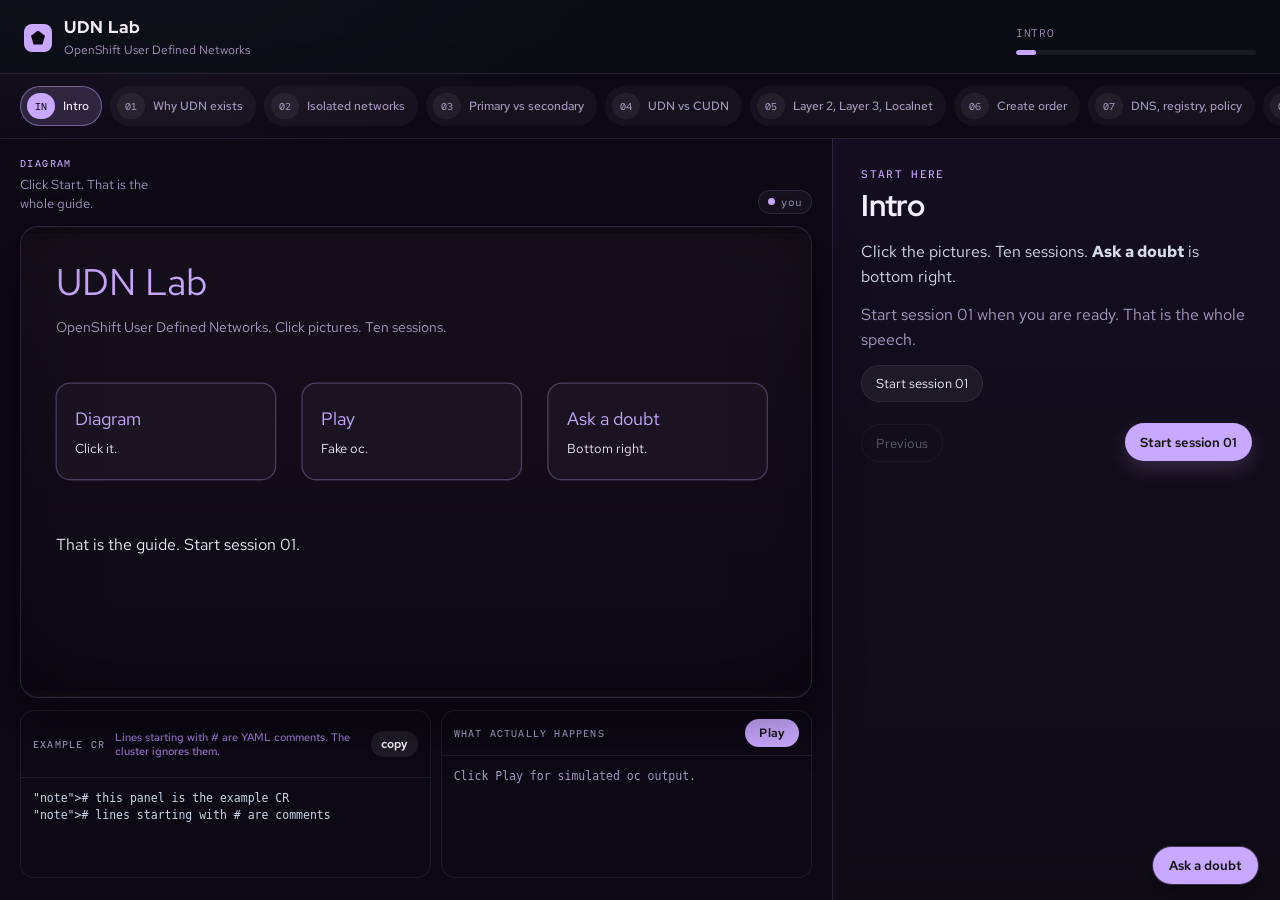
==== index.html @ cdca3963 "Add interactive OpenShift UDN classroom. Static site with ten click-through sessions so people can l" ====
<!DOCTYPE html>
<html lang="en">
<head>
  <meta charset="UTF-8" />
  <meta name="viewport" content="width=device-width, initial-scale=1" />
  <title>UDN Lab — OpenShift User Defined Networks</title>
  <link rel="preconnect" href="https://fonts.googleapis.com" />
  <link rel="preconnect" href="https://fonts.gstatic.com" crossorigin />
  <link href="https://fonts.googleapis.com/css2?family=Red+Hat+Display:wght@600;800&family=Red+Hat+Mono:wght@400;500&family=Red+Hat+Text:wght@400;500;600&display=swap" rel="stylesheet" />
  <link rel="stylesheet" href="assets/app.css" />
</head>
<body>
  <div class="app">
    <header class="top">
      <div class="brand">
        <span class="mark"></span>
        <div>
          <strong>UDN Lab</strong>
          <span>OpenShift User Defined Networks</span>
        </div>
      </div>
      <div class="top-meta">
        <span id="progress-label">Session 01 of 10</span>
        <div class="bar"><i id="progress-bar"></i></div>
      </div>
    </header>

    <nav class="sessions" id="session-nav" aria-label="Sessions"></nav>

    <main class="layout">
      <section class="stage-wrap">
        <div class="stage-tools">
          <div>
            <p class="stage-tag">diagram</p>
            <p class="hint" id="stage-hint">Click two pods, then send a packet.</p>
          </div>
          <div class="legend" id="legend"></div>
        </div>
        <div class="stage" id="stage" role="img" aria-label="Interactive network diagram"></div>
        <div class="bench">
          <article class="sheet" id="yaml-card">
            <header>
              <span>example CR</span>
              <p class="hash-hint" id="yaml-hint">Lines starting with # are YAML comments. The cluster ignores them.</p>
              <button type="button" class="tiny" id="copy-yaml">copy</button>
            </header>
            <pre id="yaml-view"><code># example appears here</code></pre>
          </article>
          <article class="sheet term" id="term-card">
            <header>
              <span>what actually happens</span>
              <button type="button" class="play" id="play-demo">Play</button>
            </header>
            <pre id="term-out"><code>Click Play to see simulated oc output.</code></pre>
          </article>
        </div>
      </section>

      <aside class="panel">
        <p class="kicker" id="kicker">Session 01 · Story</p>
        <h1 id="title">Why UDN exists</h1>
        <div class="lesson" id="lesson"></div>
        <div class="controls" id="controls"></div>
        <div class="log" id="log" hidden></div>
        <div class="quiz" id="quiz" hidden></div>
        <div class="pager">
          <button type="button" class="ghost" id="prev">Previous</button>
          <button type="button" class="primary" id="next">Next</button>
        </div>
      </aside>
    </main>
  </div>

  <div class="doubt" id="doubt">
    <button type="button" class="doubt-tab" id="doubt-toggle" aria-expanded="false" aria-controls="doubt-pop">Ask a doubt</button>
    <div class="doubt-pop" id="doubt-pop" hidden>
      <header>
        <div>
          <span>Ask a doubt</span>
          <p id="doubt-session">Session 01</p>
          <p class="doubt-from">Answers from OpenShift 4.22 and OVN-Kubernetes docs</p>
        </div>
        <button type="button" class="doubt-x" id="doubt-close" aria-label="Close">×</button>
      </header>
      <div class="doubt-suggest" id="doubt-suggest"></div>
      <div class="doubt-thread" id="doubt-thread" aria-live="polite"></div>
      <form class="doubt-form" id="doubt-form">
        <input id="doubt-q" type="text" autocomplete="off" placeholder="Type the part that is confusing…" />
        <button type="submit">Ask</button>
      </form>
    </div>
  </div>
  <script src="assets/udn-knowledge.js"></script>
  <script src="assets/app.js"></script>
</body>
</html>
---- assets/app.css ----
:root {
  --bg: #0c0814;
  --bg-2: #140e1c;
  --panel: #100c16;
  --ink: #f4eefc;
  --muted: #a898c0;
  --line: rgba(201, 168, 255, 0.14);
  --lime: #c9a8ff;
  --lime-dim: #9b7ad4;
  --lime-deep: #6b4aa8;
  --font: "Red Hat Text", sans-serif;
  --display: "Red Hat Display", sans-serif;
  --mono: "Red Hat Mono", ui-monospace, monospace;
}

* { box-sizing: border-box; }
html, body { height: 100%; margin: 0; }
body {
  font-family: var(--font);
  color: var(--ink);
  background:
    radial-gradient(1000px 480px at 12% -12%, rgba(201, 168, 255, 0.14), transparent 55%),
    var(--bg);
}

.app {
  min-height: 100%;
  display: flex;
  flex-direction: column;
}

.top {
  display: flex;
  justify-content: space-between;
  align-items: center;
  gap: 16px;
  padding: 16px 24px 14px;
  border-bottom: 1px solid var(--line);
  background: rgba(10, 14, 20, 0.72);
  backdrop-filter: blur(14px);
}
.brand { display: flex; gap: 12px; align-items: center; }
.mark {
  width: 28px;
  height: 28px;
  border-radius: 8px;
  background: var(--lime);
  position: relative;
}
.mark::after {
  content: "";
  position: absolute;
  inset: 7px;
  background: #0c0814;
  clip-path: polygon(50% 0, 100% 38%, 82% 100%, 18% 100%, 0 38%);
}
.brand strong {
  display: block;
  font-family: var(--display);
  font-size: 17px;
  letter-spacing: 0.04em;
  font-weight: 800;
}
.brand span { color: var(--muted); font-size: 12px; }
.top-meta { min-width: 240px; }
.top-meta span {
  font-size: 11px;
  color: var(--muted);
  font-family: var(--mono);
  letter-spacing: 0.06em;
  text-transform: uppercase;
}
.bar {
  height: 5px;
  background: rgba(255, 255, 255, 0.06);
  margin-top: 8px;
  border-radius: 99px;
  overflow: hidden;
}
.bar i {
  display: block;
  height: 100%;
  width: 10%;
  background: var(--lime);
  border-radius: 99px;
  transition: width 0.35s ease;
}

.sessions {
  display: flex;
  gap: 8px;
  padding: 12px 20px;
  overflow-x: auto;
  border-bottom: 1px solid var(--line);
  scrollbar-width: thin;
}
.sessions button {
  display: flex;
  align-items: center;
  gap: 8px;
  border: 1px solid transparent;
  background: rgba(255, 255, 255, 0.04);
  color: var(--muted);
  font: 500 12px var(--font);
  padding: 6px 12px 6px 6px;
  cursor: pointer;
  white-space: nowrap;
  border-radius: 999px;
  transition: background 0.15s ease, color 0.15s ease, border-color 0.15s ease;
}
.sessions button em {
  font-style: normal;
  font-family: var(--mono);
  font-size: 10px;
  width: 28px;
  height: 26px;
  display: grid;
  place-items: center;
  border-radius: 999px;
  background: rgba(255, 255, 255, 0.06);
  color: var(--muted);
}
.sessions button:hover { color: var(--ink); background: rgba(255, 255, 255, 0.08); }
.sessions button.on,
.sessions button.done.on {
  background: rgba(201, 168, 255, 0.16);
  border-color: rgba(201, 168, 255, 0.45);
  color: var(--ink);
}
.sessions button.on em,
.sessions button.done.on em {
  background: var(--lime);
  color: #111;
}
.sessions button.done { color: var(--lime); }
.sessions button.done:not(.on) em {
  background: rgba(201, 168, 255, 0.16);
  color: var(--lime);
}

.layout {
  flex: 1;
  display: grid;
  grid-template-columns: minmax(0, 1.45fr) minmax(340px, 0.78fr);
  min-height: 0;
}

.stage-wrap {
  display: flex;
  flex-direction: column;
  padding: 18px 20px 22px;
}
.stage-tools {
  display: flex;
  justify-content: space-between;
  gap: 12px;
  align-items: flex-end;
  margin-bottom: 12px;
}
.hint {
  margin: 0;
  color: var(--muted);
  font-size: 13px;
  max-width: 68%;
  line-height: 1.45;
}
.stage-tag {
  margin: 0 0 6px;
  font: 500 10px var(--mono);
  letter-spacing: 0.14em;
  text-transform: uppercase;
  color: var(--lime);
}
.legend {
  display: flex;
  flex-wrap: wrap;
  gap: 8px;
  justify-content: flex-end;
}
.legend span {
  display: inline-flex;
  align-items: center;
  gap: 6px;
  font-size: 11px;
  color: var(--muted);
  font-family: var(--mono);
  background: rgba(255, 255, 255, 0.04);
  border: 1px solid var(--line);
  border-radius: 999px;
  padding: 4px 9px;
}
.legend b {
  display: inline-block;
  width: 7px;
  height: 7px;
  border-radius: 99px;
}

.stage {
  flex: 1;
  min-height: 360px;
  background: #100c16;
  border: 1px solid var(--line);
  border-radius: 18px;
  position: relative;
  overflow: hidden;
  box-shadow:
    0 0 0 1px rgba(255, 255, 255, 0.03) inset,
    0 24px 50px rgba(0, 0, 0, 0.35);
  animation: stageIn 0.45s ease;
}
@keyframes stageIn {
  from { opacity: 0; transform: translateY(8px); }
  to { opacity: 1; transform: none; }
}
.stage::after {
  content: "";
  pointer-events: none;
  position: absolute;
  inset: 0;
  border-radius: inherit;
  box-shadow: inset 0 0 80px rgba(0, 0, 0, 0.28);
}
.stage svg { width: 100%; height: 100%; display: block; }
.pod-bob { animation: bob 2.6s ease-in-out infinite; transform-box: fill-box; transform-origin: center; }
.pod:nth-child(odd) .pod-bob { animation-delay: -0.8s; }
@keyframes bob {
  0%, 100% { transform: translateY(0); }
  50% { transform: translateY(-5px); }
}
.flow-line {
  stroke-dasharray: 7 9;
  animation: dash 1.1s linear infinite;
}
@keyframes dash { to { stroke-dashoffset: -32; } }
.wave { animation: wave 4s ease-in-out infinite; }
@keyframes wave {
  0%, 100% { opacity: 0.35; }
  50% { opacity: 0.8; }
}

.bench {
  display: grid;
  grid-template-columns: 1.05fr 0.95fr;
  gap: 10px;
  margin-top: 12px;
}
.sheet {
  background: #0c0814;
  border: 1px solid rgba(255, 255, 255, 0.08);
  border-radius: 14px;
  overflow: hidden;
  min-height: 168px;
  display: flex;
  flex-direction: column;
}
.sheet header {
  display: flex;
  justify-content: space-between;
  align-items: center;
  gap: 10px;
  padding: 8px 12px;
  border-bottom: 1px solid rgba(201, 168, 255, 0.1);
  font: 500 10px var(--mono);
  letter-spacing: 0.12em;
  text-transform: uppercase;
  color: var(--muted);
}
.hash-hint {
  flex: 1;
  text-transform: none;
  letter-spacing: 0;
  font-size: 11px;
  color: var(--lime-dim);
  font-family: var(--font);
}
.sheet pre {
  margin: 0;
  padding: 12px;
  overflow: auto;
  max-height: 190px;
  font: 11.5px/1.5 var(--mono);
  color: #c9d6e6;
}
.sheet .k { color: var(--lime); }
.sheet .v { color: var(--ink); }
.sheet .note { color: var(--lime-dim); font-style: italic; }
button.tiny, button.play {
  font-family: var(--font);
  cursor: pointer;
  border: 0;
  border-radius: 999px;
  padding: 5px 10px;
  font-size: 12px;
  font-weight: 600;
}
button.tiny { background: rgba(255,255,255,0.08); color: var(--ink); }
button.play {
  background: #c9a8ff;
  color: #111;
  padding: 6px 14px;
  letter-spacing: 0.02em;
  animation: playPulse 2s ease-in-out infinite;
}
@keyframes playPulse {
  0%, 100% { box-shadow: 0 0 0 0 rgba(201, 168, 255, 0.35); }
  50% { box-shadow: 0 0 0 7px rgba(201, 168, 255, 0); }
}
.term.running { border-color: rgba(201, 168, 255, 0.4); }
.term-line { opacity: 0; transform: translateY(4px); animation: lineIn 0.28s ease forwards; }
.term-line.cmd { color: var(--lime); }
.term-line.ok { color: var(--lime-dim); }
.term-line.err { color: var(--lime-deep); }
.term-line.dim { color: var(--muted); }
@keyframes lineIn { to { opacity: 1; transform: none; } }

.sticker {
  display: inline-block;
  font: 600 10px var(--mono);
  letter-spacing: 0.06em;
  text-transform: uppercase;
  padding: 3px 8px;
  border-radius: 999px;
  margin-right: 6px;
  vertical-align: middle;
}
.sticker.hot { background: var(--lime); color: #111; }
.sticker.trap { background: rgba(201, 168, 255, 0.12); color: var(--lime-dim); }
.sticker.vibe { background: rgba(201, 168, 255, 0.08); color: var(--lime); }

.panel { scrollbar-width: thin; }
.lesson { animation: stageIn 0.4s ease; }

@media (max-width: 980px) {
  .layout { grid-template-columns: 1fr; }
  .panel { border-left: 0; border-top: 1px solid var(--line); }
  .stage { min-height: 320px; }
  .bench { grid-template-columns: 1fr; }
}

.panel {
  padding: 28px 28px 96px;
  background: linear-gradient(180deg, rgba(20, 14, 32, 0.96), var(--panel));
  border-left: 1px solid var(--line);
  overflow: auto;
}
.kicker {
  margin: 0 0 8px;
  color: var(--lime);
  font: 500 11px var(--mono);
  letter-spacing: 0.12em;
  text-transform: uppercase;
}
.panel h1 {
  font-family: var(--display);
  font-size: 30px;
  margin: 0 0 16px;
  line-height: 1.12;
  letter-spacing: -0.02em;
}
.lesson p { margin: 0 0 12px; color: #d5dce7; line-height: 1.6; }
.lesson p.dim { color: var(--muted); }
.lesson ul { margin: 0 0 14px; padding-left: 18px; color: #d5dce7; line-height: 1.55; }
.lesson .compare {
  display: grid;
  grid-template-columns: 1fr;
  gap: 8px;
  margin: 0 0 14px;
}
.lesson .compare article {
  background: rgba(201, 168, 255, 0.05);
  border: 1px solid rgba(201, 168, 255, 0.16);
  border-radius: 12px;
  padding: 12px 14px 8px;
}
.lesson .compare h4 {
  margin: 0 0 8px;
  color: var(--lime);
  font: 600 13px var(--mono);
  letter-spacing: 0.06em;
  text-transform: uppercase;
}
.lesson .compare p { margin: 0 0 8px; font-size: 14px; }
@media (min-width: 1100px) {
  .lesson .compare { grid-template-columns: 1fr 1fr 1fr; }
}
.lesson code, .log code {
  font-family: var(--mono);
  font-size: 0.9em;
  color: var(--lime);
  background: rgba(201, 168, 255, 0.1);
  padding: 1px 6px;
  border-radius: 5px;
}

.controls { display: flex; flex-wrap: wrap; gap: 8px; margin: 10px 0 18px; }
button.primary, button.ghost, button.chip {
  font-family: var(--font);
  cursor: pointer;
  border: 1px solid transparent;
  padding: 9px 14px;
  border-radius: 999px;
  transition: transform 0.12s ease, background 0.15s ease, border-color 0.15s ease;
}
button.primary, button.ghost, button.chip:hover { transform: translateY(-1px); }
button.primary {
  background: var(--lime);
  color: #111;
  font-weight: 600;
  box-shadow: 0 8px 18px rgba(201, 168, 255, 0.18);
}
button.ghost {
  background: transparent;
  color: var(--ink);
  border-color: rgba(255, 255, 255, 0.12);
}
button.chip {
  background: rgba(255, 255, 255, 0.05);
  color: var(--ink);
  border-color: rgba(255, 255, 255, 0.08);
  font-size: 13px;
}
button.chip:hover, button.ghost:hover { border-color: rgba(255, 255, 255, 0.22); }
button.chip.active { border-color: var(--lime); color: var(--lime); }
button:disabled { opacity: 0.35; cursor: not-allowed; transform: none; }

.log {
  background: #0a0814;
  border: 1px solid rgba(201, 168, 255, 0.18);
  border-radius: 12px;
  padding: 12px 14px;
  font: 12px/1.55 var(--mono);
  color: var(--lime);
  min-height: 52px;
  margin-bottom: 16px;
  white-space: pre-wrap;
}

.quiz {
  border: 1px solid var(--line);
  padding: 14px;
  margin-bottom: 18px;
  background: rgba(255, 255, 255, 0.03);
  border-radius: 14px;
}
.quiz h3 { margin: 0 0 8px; font-size: 13px; letter-spacing: 0.04em; text-transform: uppercase; color: var(--muted); font-weight: 600; }
.quiz p { margin: 0 0 10px; color: #d5dce7; font-size: 14px; }
.quiz label {
  display: block;
  border: 1px solid var(--line);
  padding: 10px 12px;
  margin-bottom: 7px;
  cursor: pointer;
  font-size: 14px;
  border-radius: 10px;
  background: rgba(255, 255, 255, 0.02);
  transition: border-color 0.15s ease, background 0.15s ease;
}
.quiz label:hover { border-color: rgba(255, 255, 255, 0.2); }
.quiz label.ok { border-color: var(--lime); background: rgba(201, 168, 255, 0.1); }
.quiz label.bad { border-color: var(--lime-deep); background: rgba(90, 122, 34, 0.2); }
.feedback { font-size: 13px; margin-top: 8px; color: var(--muted); }

.pager { display: flex; justify-content: space-between; gap: 8px; padding-top: 4px; }

.pod { cursor: pointer; }
.pod:hover .pod-body { filter: brightness(1.12); }
.clickable { cursor: pointer; }

@media (max-width: 980px) {
  .layout { grid-template-columns: 1fr; }
}

.doubt {
  position: fixed;
  right: 22px;
  bottom: 16px;
  z-index: 50;
  width: min(420px, calc(100vw - 28px));
  display: flex;
  flex-direction: column;
  align-items: flex-end;
  gap: 8px;
}
.doubt-tab {
  font-family: var(--font);
  font-weight: 600;
  font-size: 13px;
  cursor: pointer;
  border: 0;
  border-radius: 999px;
  padding: 10px 16px;
  background: var(--lime);
  color: #111;
  box-shadow: 0 10px 24px rgba(0, 0, 0, 0.35), 0 0 0 1px rgba(201, 168, 255, 0.3);
}
.doubt.open .doubt-tab { display: none; }
.doubt-pop {
  width: 100%;
  max-height: min(460px, 62vh);
  display: flex;
  flex-direction: column;
  background: #100c16;
  border: 1px solid rgba(201, 168, 255, 0.28);
  border-radius: 16px;
  box-shadow: 0 18px 40px rgba(0, 0, 0, 0.45);
  overflow: hidden;
}
.doubt-pop[hidden] { display: none; }
.doubt-pop header {
  display: flex;
  justify-content: space-between;
  align-items: flex-start;
  gap: 10px;
  padding: 12px 14px 10px;
  border-bottom: 1px solid var(--line);
}
.doubt-pop header span {
  display: block;
  font: 600 11px var(--mono);
  letter-spacing: 0.1em;
  text-transform: uppercase;
  color: var(--lime);
}
.doubt-pop header p {
  margin: 4px 0 0;
  font-size: 13px;
  color: var(--ink);
  line-height: 1.35;
}
.doubt-from {
  color: var(--muted) !important;
  font-size: 11px !important;
  font-family: var(--mono);
}
.doubt-msg a.src {
  display: block;
  margin-top: 8px;
  color: var(--lime);
  font: 500 11px var(--mono);
  text-decoration: none;
  word-break: break-word;
}
.doubt-msg a.src:hover { text-decoration: underline; }
.doubt-x {
  border: 0;
  background: rgba(255, 255, 255, 0.06);
  color: var(--ink);
  width: 28px;
  height: 28px;
  border-radius: 8px;
  cursor: pointer;
  font-size: 18px;
  line-height: 1;
}
.doubt-suggest {
  display: flex;
  flex-wrap: wrap;
  gap: 6px;
  padding: 10px 12px 0;
}
.doubt-suggest button {
  font: 500 12px var(--font);
  color: var(--ink);
  background: rgba(201, 168, 255, 0.08);
  border: 1px solid rgba(201, 168, 255, 0.2);
  border-radius: 999px;
  padding: 5px 10px;
  cursor: pointer;
}
.doubt-suggest button:hover { border-color: var(--lime); color: var(--lime); }
.doubt-thread {
  flex: 1;
  min-height: 120px;
  max-height: 240px;
  overflow: auto;
  padding: 10px 12px 8px;
  display: flex;
  flex-direction: column;
  gap: 8px;
}
.doubt-msg {
  max-width: 94%;
  padding: 8px 10px;
  border-radius: 12px;
  font-size: 13px;
  line-height: 1.5;
  white-space: pre-wrap;
}
.doubt-msg.you {
  align-self: flex-end;
  background: rgba(201, 168, 255, 0.14);
  color: var(--ink);
}
.doubt-msg.te {
  align-self: flex-start;
  background: rgba(255, 255, 255, 0.04);
  border: 1px solid var(--line);
  color: #d5dce7;
}
.doubt-msg .jump {
  display: inline-block;
  margin-top: 8px;
  font: 600 12px var(--font);
  color: #111;
  background: var(--lime);
  border: 0;
  border-radius: 999px;
  padding: 4px 10px;
  cursor: pointer;
}
.doubt-form {
  display: flex;
  gap: 8px;
  padding: 10px 12px 12px;
  border-top: 1px solid var(--line);
}
.doubt-form input {
  flex: 1;
  min-width: 0;
  background: #0c0814;
  border: 1px solid rgba(255, 255, 255, 0.12);
  border-radius: 10px;
  color: var(--ink);
  font: 14px var(--font);
  padding: 8px 10px;
}
.doubt-form input:focus {
  outline: none;
  border-color: rgba(201, 168, 255, 0.55);
}
.doubt-form button {
  font: 600 13px var(--font);
  border: 0;
  border-radius: 10px;
  padding: 8px 12px;
  background: var(--lime);
  color: #111;
  cursor: pointer;
}
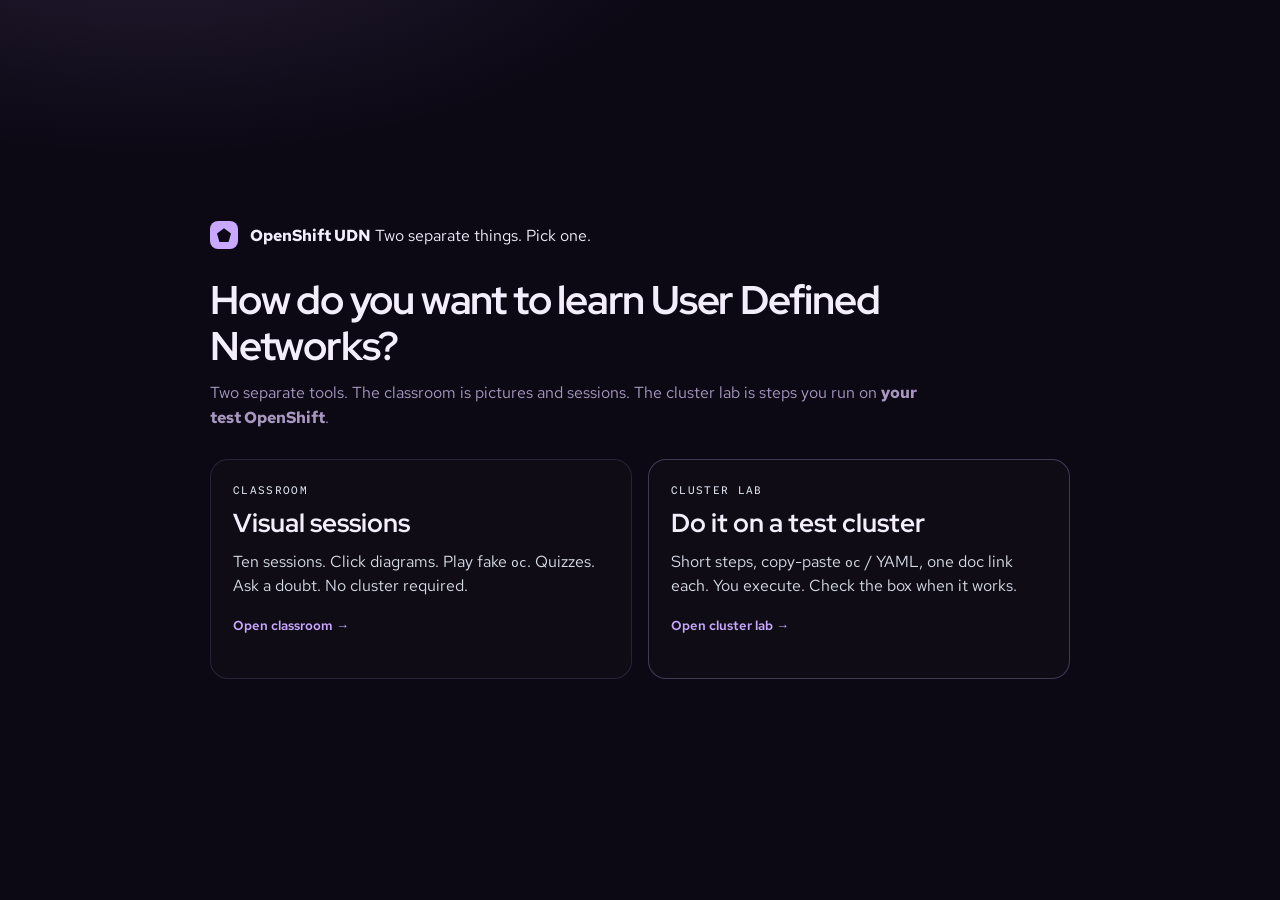
==== commit 684e9348: "Split the visual classroom from hands-on cluster labs. Keep cartoons and fake oc on classroom.html; " ====
--- a/index.html
+++ b/index.html
@@ -3,94 +3,37 @@
 <head>
   <meta charset="UTF-8" />
   <meta name="viewport" content="width=device-width, initial-scale=1" />
-  <title>UDN Lab — OpenShift User Defined Networks</title>
+  <title>UDN — Classroom or Cluster</title>
   <link rel="preconnect" href="https://fonts.googleapis.com" />
   <link rel="preconnect" href="https://fonts.gstatic.com" crossorigin />
   <link href="https://fonts.googleapis.com/css2?family=Red+Hat+Display:wght@600;800&family=Red+Hat+Mono:wght@400;500&family=Red+Hat+Text:wght@400;500;600&display=swap" rel="stylesheet" />
   <link rel="stylesheet" href="assets/app.css" />
 </head>
-<body>
-  <div class="app">
-    <header class="top">
-      <div class="brand">
-        <span class="mark"></span>
-        <div>
-          <strong>UDN Lab</strong>
-          <span>OpenShift User Defined Networks</span>
-        </div>
-      </div>
-      <div class="top-meta">
-        <span id="progress-label">Session 01 of 10</span>
-        <div class="bar"><i id="progress-bar"></i></div>
+<body class="home-page">
+  <div class="home">
+    <header class="home-brand">
+      <span class="mark"></span>
+      <div>
+        <strong>OpenShift UDN</strong>
+        <span>Two separate things. Pick one.</span>
       </div>
     </header>
-
-    <nav class="sessions" id="session-nav" aria-label="Sessions"></nav>
-
-    <main class="layout">
-      <section class="stage-wrap">
-        <div class="stage-tools">
-          <div>
-            <p class="stage-tag">diagram</p>
-            <p class="hint" id="stage-hint">Click two pods, then send a packet.</p>
-          </div>
-          <div class="legend" id="legend"></div>
-        </div>
-        <div class="stage" id="stage" role="img" aria-label="Interactive network diagram"></div>
-        <div class="bench">
-          <article class="sheet" id="yaml-card">
-            <header>
-              <span>example CR</span>
-              <p class="hash-hint" id="yaml-hint">Lines starting with # are YAML comments. The cluster ignores them.</p>
-              <button type="button" class="tiny" id="copy-yaml">copy</button>
-            </header>
-            <pre id="yaml-view"><code># example appears here</code></pre>
-          </article>
-          <article class="sheet term" id="term-card">
-            <header>
-              <span>what actually happens</span>
-              <button type="button" class="play" id="play-demo">Play</button>
-            </header>
-            <pre id="term-out"><code>Click Play to see simulated oc output.</code></pre>
-          </article>
-        </div>
-      </section>
-
-      <aside class="panel">
-        <p class="kicker" id="kicker">Session 01 · Story</p>
-        <h1 id="title">Why UDN exists</h1>
-        <div class="lesson" id="lesson"></div>
-        <div class="controls" id="controls"></div>
-        <div class="log" id="log" hidden></div>
-        <div class="quiz" id="quiz" hidden></div>
-        <div class="pager">
-          <button type="button" class="ghost" id="prev">Previous</button>
-          <button type="button" class="primary" id="next">Next</button>
-        </div>
-      </aside>
-    </main>
-  </div>
-
-  <div class="doubt" id="doubt">
-    <button type="button" class="doubt-tab" id="doubt-toggle" aria-expanded="false" aria-controls="doubt-pop">Ask a doubt</button>
-    <div class="doubt-pop" id="doubt-pop" hidden>
-      <header>
-        <div>
-          <span>Ask a doubt</span>
-          <p id="doubt-session">Session 01</p>
-          <p class="doubt-from">Answers from OpenShift 4.22 and OVN-Kubernetes docs</p>
-        </div>
-        <button type="button" class="doubt-x" id="doubt-close" aria-label="Close">×</button>
-      </header>
-      <div class="doubt-suggest" id="doubt-suggest"></div>
-      <div class="doubt-thread" id="doubt-thread" aria-live="polite"></div>
-      <form class="doubt-form" id="doubt-form">
-        <input id="doubt-q" type="text" autocomplete="off" placeholder="Type the part that is confusing…" />
-        <button type="submit">Ask</button>
-      </form>
+    <h1>How do you want to learn User Defined Networks?</h1>
+    <p class="home-lead">Two separate tools. The classroom is pictures and sessions. The cluster lab is steps you run on <strong>your test OpenShift</strong>.</p>
+    <div class="home-grid">
+      <a class="home-card" href="classroom.html">
+        <p class="kicker">Classroom</p>
+        <h2>Visual sessions</h2>
+        <p>Ten sessions. Click diagrams. Play fake <code>oc</code>. Quizzes. Ask a doubt. No cluster required.</p>
+        <span class="home-go">Open classroom →</span>
+      </a>
+      <a class="home-card lab" href="lab.html">
+        <p class="kicker">Cluster lab</p>
+        <h2>Do it on a test cluster</h2>
+        <p>Short steps, copy-paste <code>oc</code> / YAML, one doc link each. You execute. Check the box when it works.</p>
+        <span class="home-go">Open cluster lab →</span>
+      </a>
     </div>
   </div>
-  <script src="assets/udn-knowledge.js"></script>
-  <script src="assets/app.js"></script>
 </body>
 </html>
--- a/assets/app.css
+++ b/assets/app.css
@@ -39,6 +39,16 @@
   background: rgba(10, 14, 20, 0.72);
   backdrop-filter: blur(14px);
 }
+.top-left { display: flex; align-items: center; gap: 18px; flex-wrap: wrap; }
+a.home-link {
+  font: 600 12px var(--font);
+  color: var(--muted);
+  text-decoration: none;
+  padding: 6px 12px;
+  border-radius: 999px;
+  border: 1px solid rgba(255, 255, 255, 0.1);
+}
+a.home-link:hover { color: var(--ink); border-color: rgba(201, 168, 255, 0.4); }
 .brand { display: flex; gap: 12px; align-items: center; }
 .mark {
   width: 28px;
@@ -156,12 +166,80 @@
   gap: 12px;
   align-items: flex-end;
   margin-bottom: 12px;
+  flex-wrap: wrap;
+}
+.stage-frame {
+  flex: 1;
+  min-height: 360px;
+  display: flex;
+  flex-direction: column;
+  gap: 10px;
+  min-width: 0;
+}
+.stage-frame.no-ping .ping-submit { display: none; }
+.stage-frame.result-only .ping-bar { display: none; }
+.ping-submit {
+  display: flex;
+  flex-direction: column;
+  gap: 8px;
+}
+.ping-bar {
+  display: flex;
+  align-items: center;
+  gap: 10px;
+  flex-wrap: wrap;
+}
+#ping-extras { display: flex; gap: 8px; flex-wrap: wrap; }
+.ping-btn {
+  font: 700 16px var(--font);
+  cursor: pointer;
+  border: 0;
+  padding: 12px 28px;
+  border-radius: 999px;
+  background: var(--lime);
+  color: #111;
+  box-shadow: 0 8px 18px rgba(201, 168, 255, 0.22);
+}
+.ping-btn:hover { transform: translateY(-1px); }
+.ping-btn[hidden] { display: none; }
+.ping-out {
+  background: #100c16;
+  border: 1px solid var(--line);
+  border-radius: 14px;
+  padding: 14px 16px;
+  display: flex;
+  flex-direction: column;
+  gap: 6px;
+}
+.ping-kicker {
+  margin: 0;
+  font: 500 10px var(--mono);
+  letter-spacing: 0.14em;
+  text-transform: uppercase;
+  color: var(--lime);
+}
+.ping-verdict {
+  margin: 0;
+  font: 800 22px var(--display);
+  letter-spacing: -0.03em;
+  line-height: 1.1;
+  color: var(--ink);
+}
+.ping-out.ok { border-color: rgba(201, 168, 255, 0.55); }
+.ping-out.ok .ping-verdict { color: var(--lime); }
+.ping-out.bad { border-color: rgba(155, 122, 212, 0.7); }
+.ping-out.bad .ping-verdict { color: #c4b0e8; }
+.ping-detail {
+  margin: 0;
+  color: var(--muted);
+  font-size: 13px;
+  line-height: 1.5;
 }
 .hint {
   margin: 0;
   color: var(--muted);
   font-size: 13px;
-  max-width: 68%;
+  max-width: 42ch;
   line-height: 1.45;
 }
 .stage-tag {
@@ -197,8 +275,8 @@
 }
 
 .stage {
-  flex: 1;
   min-height: 360px;
+  min-width: 0;
   background: #100c16;
   border: 1px solid var(--line);
   border-radius: 18px;
@@ -334,7 +412,7 @@
 @media (max-width: 980px) {
   .layout { grid-template-columns: 1fr; }
   .panel { border-left: 0; border-top: 1px solid var(--line); }
-  .stage { min-height: 320px; }
+  .stage, .stage-frame { min-height: 320px; }
   .bench { grid-template-columns: 1fr; }
 }
 
@@ -360,6 +438,46 @@
 }
 .lesson p { margin: 0 0 12px; color: #d5dce7; line-height: 1.6; }
 .lesson p.dim { color: var(--muted); }
+.lesson a { color: var(--lime); text-decoration: none; font-weight: 600; }
+.lesson a:hover { text-decoration: underline; }
+.lesson h3.howto-h {
+  margin: 4px 0 8px;
+  font: 600 11px var(--mono);
+  letter-spacing: 0.1em;
+  text-transform: uppercase;
+  color: var(--lime);
+}
+.lesson .docs {
+  display: flex;
+  flex-wrap: wrap;
+  gap: 6px 8px;
+  margin: 0 0 14px;
+}
+.lesson .docs a {
+  font: 500 11px var(--mono);
+  font-weight: 500;
+  color: var(--lime);
+  text-decoration: none;
+  border: 1px solid rgba(201, 168, 255, 0.28);
+  border-radius: 999px;
+  padding: 3px 9px;
+}
+.lesson .docs a:hover {
+  background: rgba(201, 168, 255, 0.12);
+  text-decoration: none;
+}
+.lesson ol.howto {
+  margin: 0 0 14px;
+  padding-left: 18px;
+  color: #d5dce7;
+  line-height: 1.5;
+}
+.lesson ol.howto li { margin: 0 0 9px; }
+.lesson ol.howto code {
+  font-family: var(--mono);
+  font-size: 0.88em;
+  color: var(--lime);
+}
 .lesson ul { margin: 0 0 14px; padding-left: 18px; color: #d5dce7; line-height: 1.55; }
 .lesson .compare {
   display: grid;
@@ -463,9 +581,19 @@
 
 .pager { display: flex; justify-content: space-between; gap: 8px; padding-top: 4px; }
 
-.pod { cursor: pointer; }
-.pod:hover .pod-body { filter: brightness(1.12); }
+.stage.shake { animation: shakeX 0.4s ease; }
+@keyframes shakeX {
+  0%, 100% { transform: translateX(0); }
+  25% { transform: translateX(-7px); }
+  75% { transform: translateX(7px); }
+}
 .clickable { cursor: pointer; }
+.clickable:hover { filter: brightness(1.12); }
+.stamp-svg { animation: stampIn 0.35s ease; transform-box: fill-box; transform-origin: center; }
+@keyframes stampIn {
+  from { opacity: 0; transform: scale(1.45) rotate(-18deg); }
+  to { opacity: 1; transform: scale(1) rotate(-12deg); }
+}
 
 @media (max-width: 980px) {
   .layout { grid-template-columns: 1fr; }
@@ -638,3 +766,64 @@
   color: #111;
   cursor: pointer;
 }
+
+.home-page {
+  min-height: 100%;
+  display: grid;
+  place-items: center;
+  padding: 32px 20px;
+}
+.home { width: min(860px, 100%); }
+.home-brand {
+  display: flex;
+  gap: 12px;
+  align-items: center;
+  margin-bottom: 28px;
+}
+.home h1 {
+  font-family: var(--display);
+  font-size: clamp(28px, 4vw, 40px);
+  margin: 0 0 12px;
+  letter-spacing: -0.03em;
+  line-height: 1.15;
+}
+.home-lead {
+  color: var(--muted);
+  font-size: 16px;
+  line-height: 1.55;
+  max-width: 46rem;
+  margin: 0 0 28px;
+}
+.home-lead code { font-family: var(--mono); color: var(--lime); }
+.home-grid {
+  display: grid;
+  grid-template-columns: 1fr 1fr;
+  gap: 16px;
+}
+.home-card {
+  display: block;
+  text-decoration: none;
+  color: inherit;
+  background: #100c16;
+  border: 1px solid var(--line);
+  border-radius: 18px;
+  padding: 22px 22px 20px;
+  min-height: 220px;
+  transition: border-color 0.15s ease, transform 0.12s ease;
+}
+.home-card:hover {
+  border-color: rgba(201, 168, 255, 0.45);
+  transform: translateY(-2px);
+}
+.home-card.lab { border-color: rgba(201, 168, 255, 0.28); }
+.home-card h2 {
+  font-family: var(--display);
+  margin: 0 0 10px;
+  font-size: 26px;
+}
+.home-card p { margin: 0 0 16px; color: #d5dce7; line-height: 1.5; }
+.home-card .kicker { margin-bottom: 8px; }
+.home-go { font: 600 13px var(--font); color: var(--lime); }
+@media (max-width: 720px) {
+  .home-grid { grid-template-columns: 1fr; }
+}
